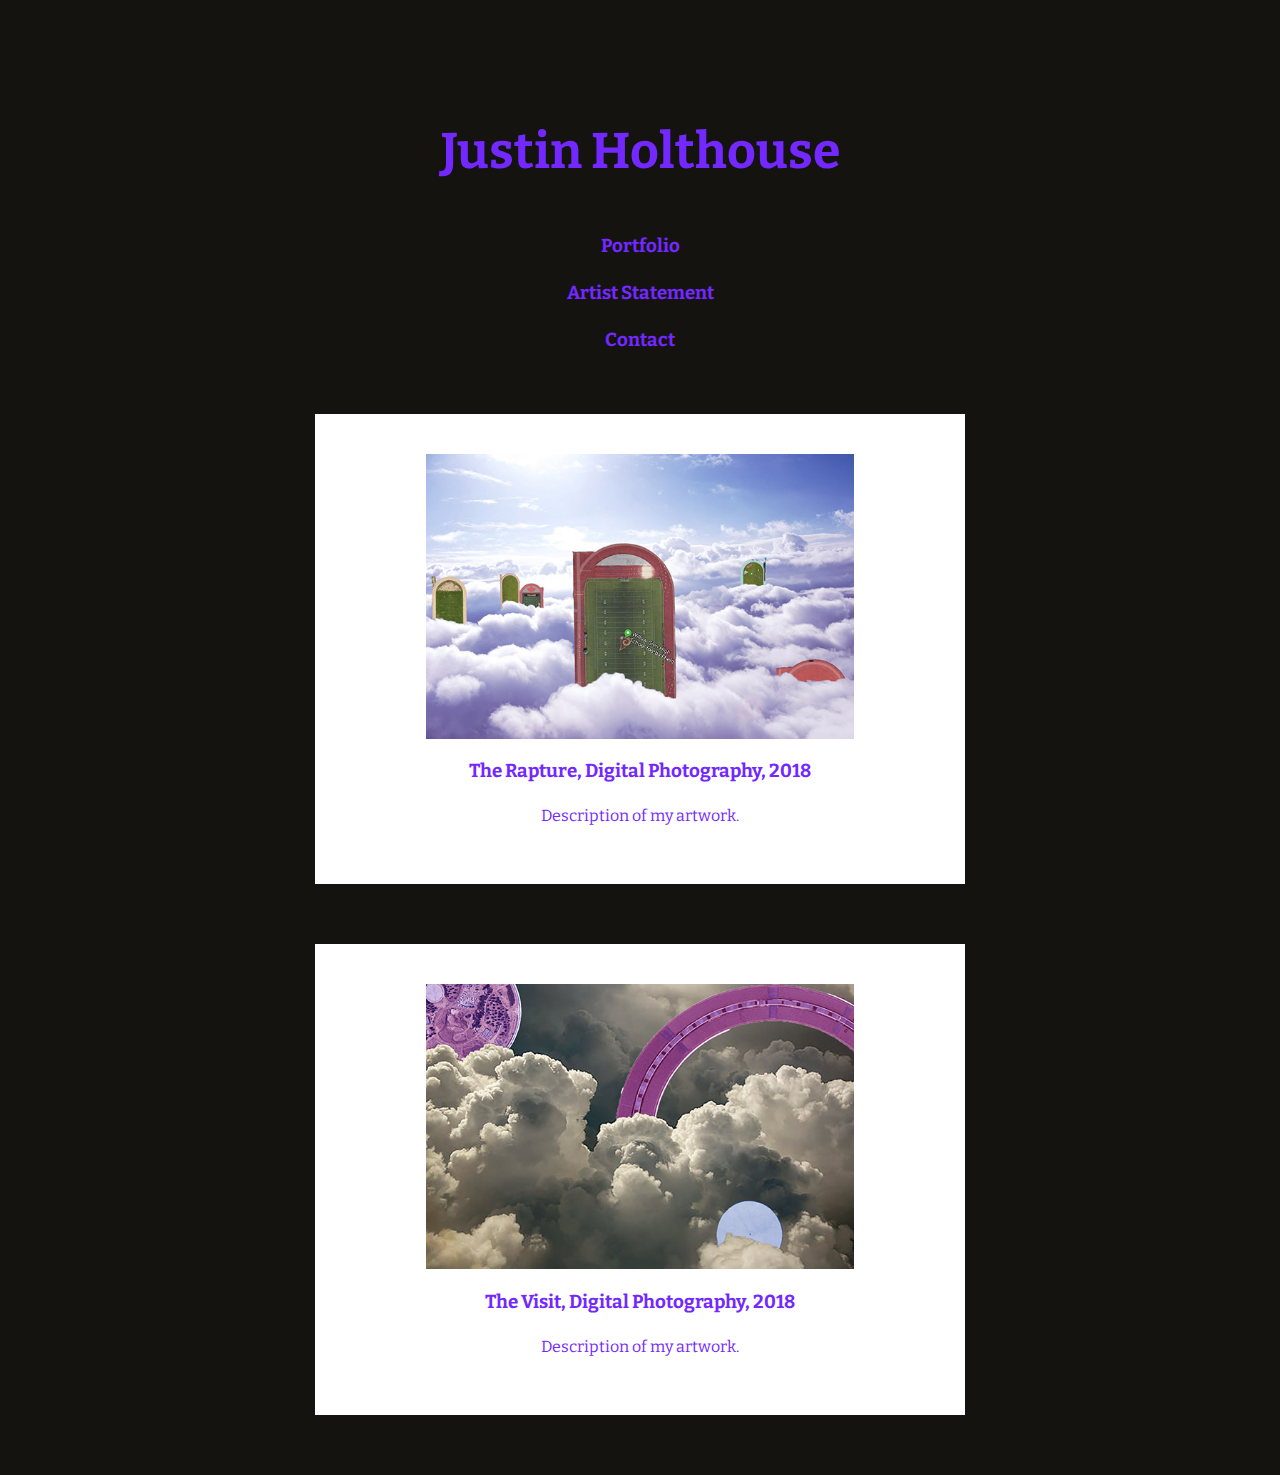
==== composite.html @ da96f91a "updated webpage" ====
<!DOCTYPE html>
<html>
  <head>
    <meta charset="utf-8">
    <title>(Justin Holthouse)</title>
    <link rel="stylesheet" type="text/css" href="main.css">
    <style>
    img {
      display: block;
      margin-left: auto;
      margin-right: auto;
      width: 75%;
    }
    h1 {
      font-size: 50px;
    }
    </style>
  </head>
  <body>
<header>
  <a href="index.html"><h1>Justin Holthouse</h1></a>
  <h3><a href="portfolio_landing.html">Portfolio</a></h3>
  <h3><a href="Statement.html">Artist Statement</a></h3>
  <h3><a href="contact.html">Contact</a></h3>
</header>

  <div class="portfolio-item">
    <img src="images/justinholthouse_composite_fields_portfolio.jpg" alt="Justin Holthouse Glitch">
    <h3>The Rapture, Digital Photography, 2018</h3>
    <p>Description of my artwork.</p>
  </div>

  <div class="portfolio-item">
    <img src="images/justinholthouse_composite_circles_portfolio.jpg" alt="Justin Holthouse Glitch">
    <h3>The Visit, Digital Photography, 2018</h3>
    <p>Description of my artwork.</p>
  </div>

  </body>
</html>
---- main.css ----
@import url('https://fonts.googleapis.com/css?family=Bitter');


body {
  margin: 30px auto;
  max-width: 1000px;
  font-family: 'Bitter', serif;
  line-height: 1.5;
  padding: 30px 20px;
  text-align: center;
  align-content: center;
  color: #7328FF;
  background-color: #141310;
}

h1 {
  color: #7328FF;
  padding: 20px 0px 10px 0px;
  text-decoration: underline none;
  text-decoration-style: none;
  text-shadow: 2px 2px none;
  transform: rotate(0deg);
}
/*
body {
  background-image: none;
  background-color: none;
  border-top: 15px solid #7328FF;
  border-bottom: 15px solid #7328FF;
  border-left: 15px solid #7328FF;
  border-right: 15px solid #7328FF;
}
*/
a {
  color: #7328FF;
  text-decoration: none;
}

img {
  display: block;
  margin: 0px auto;
}

.portfolio-item {
  margin-top: 60px;
  margin-left: 155px;
  margin-right: 155px;
  padding: 40px;
  background-color: #FFFFFF;
}

/*  Creates box layout model to all elements, but allowing components to change */
  * {
    box-sizing: border-box;
  }

  /* Create three equal columns that float next to each other */
    .column {
      float: left;
      width: 33.33%;
      padding: 10px;
    }

  /* Clear floats after the columns */
    .row:after {
      content: "";
      display: table;
      clear: both;
    }

  /* Styles the description text under each  */
    .desc {
      padding: 10px;
      font-size: 14pt;
      text-align: center;
    }
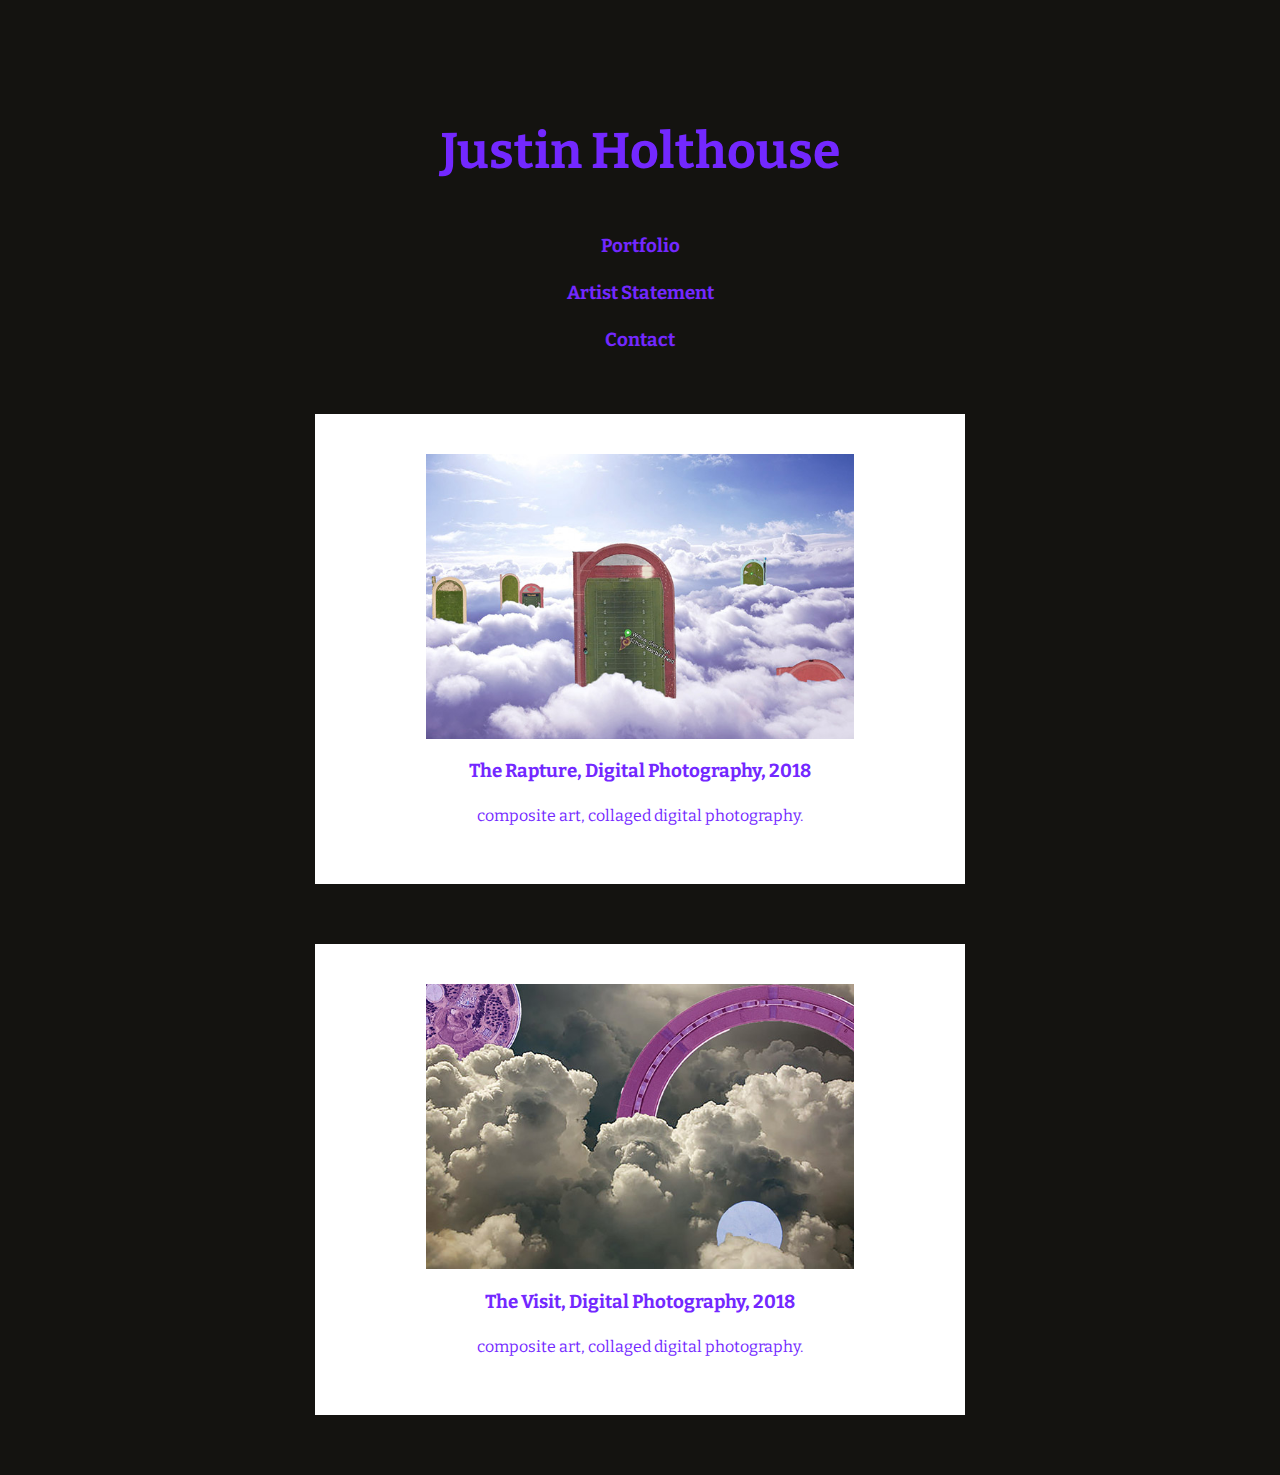
==== commit 5376f5a9: "updated" ====
--- a/composite.html
+++ b/composite.html
@@ -27,13 +27,13 @@
   <div class="portfolio-item">
     <img src="images/justinholthouse_composite_fields_portfolio.jpg" alt="Justin Holthouse Glitch">
     <h3>The Rapture, Digital Photography, 2018</h3>
-    <p>Description of my artwork.</p>
+    <p>composite art, collaged digital photography.</p>
   </div>
 
   <div class="portfolio-item">
     <img src="images/justinholthouse_composite_circles_portfolio.jpg" alt="Justin Holthouse Glitch">
     <h3>The Visit, Digital Photography, 2018</h3>
-    <p>Description of my artwork.</p>
+    <p>composite art, collaged digital photography.</p>
   </div>
 
   </body>
--- a/main.css
+++ b/main.css
@@ -34,6 +34,10 @@
 a {
   color: #7328FF;
   text-decoration: none;
+}
+
+a:hover{
+  color: hotpink;
 }
 
 img {
